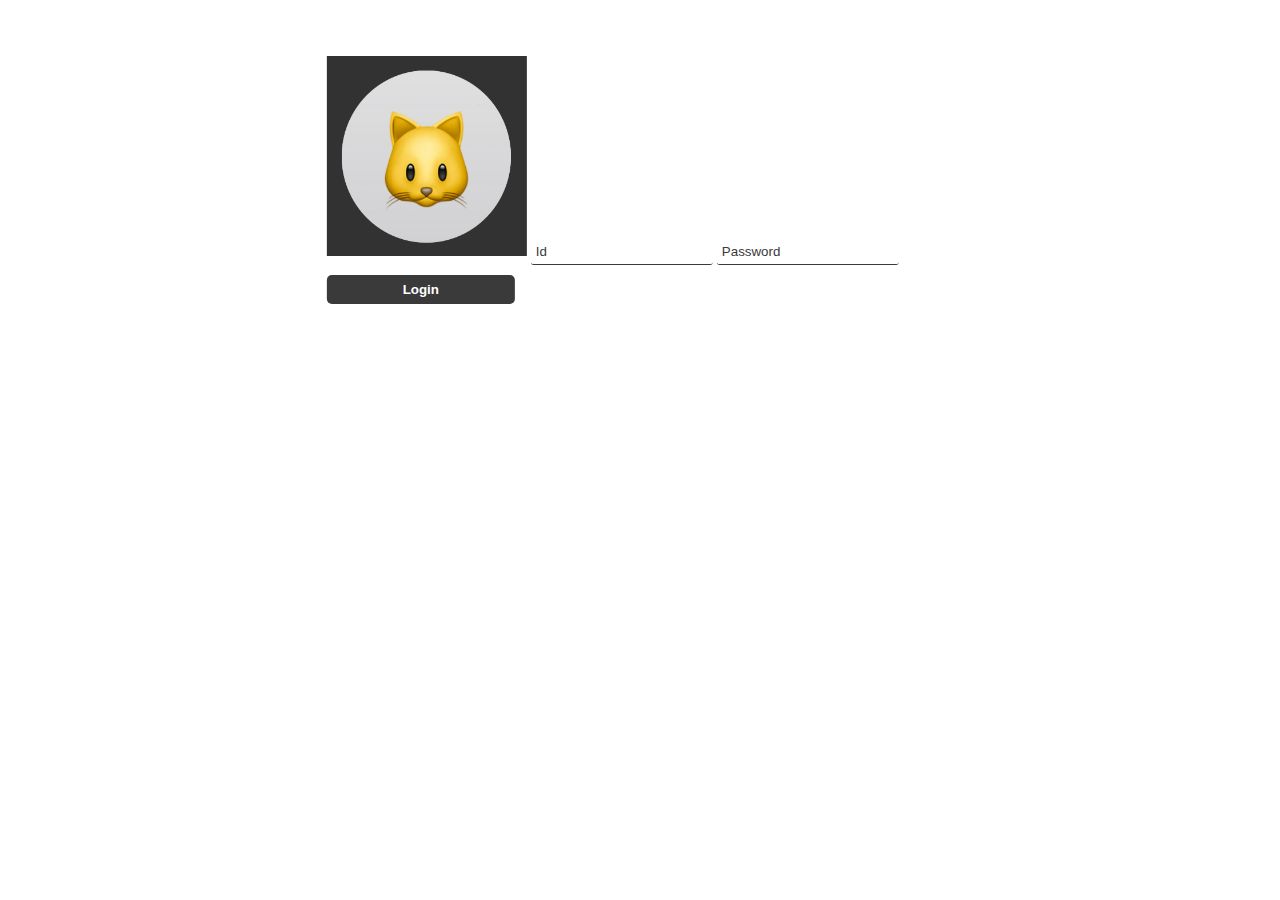
==== index.html @ fc5e68fd "Challenge 13(re)" ====
<!DOCTYPE html>
<html lang="en">
<head>
    <meta charset="UTF-8">
    <meta name="viewport" content="width=device-width, initial-scale=1.0">
    <link rel="stylesheet" href="style.css">
    <title>momentum</title>
</head>
<body>
    <form id = "login-form">
        <img src = "profileImage.png" width = "200px" height = "200px">
        <input type="text" name="username" id="username-field" class="login-form-field" placeholder="Id">
        <input type="password" name="password" id="password-field" class="login-form-field" placeholder="Password">
        <input type="submit" value="Login" id="login-form-submit">
    </form>
    <h2 id = "clock" class = "hidden">00:00:00</h2>
    <form id = "todo-form" class = "hidden" >
        <input type = "text" placeholder= "Write a To Do and Press Enter" required />
        
    </form>
    <ul id = "todo-list" class = "hidden"></ul>
    
    <script src = "greetings.js"></script>
    <script src = "clock.js"></script>
    <script src = "background.js"></script>
    <script src = "todo.js"></script>
</body>
</html>
---- style.css ----
.hidden {
    display: none;
}

#login-form {
   position : absolute;
   left: 50%;
   top : 20%;
   transform : translate(-50%, -50%);   
}
      
.login-form-field::placeholder {
    color: #3a3a3a;
}
      
.login-form-field {
    border: none;
    border-bottom: 1px solid #3a3a3a;
    margin-bottom: 10px;
    border-radius: 3px;
    outline: none;
    padding: 0px 0px 5px 5px;
}
      
#login-form-submit {
    width: 30%;
    padding: 7px;
    border: none;
    border-radius: 5px;
    color: white;
    font-weight: bold;
    background-color: #3a3a3a;
    cursor: pointer;
    outline: none;
}

#background {
    position:absolute;
    width:100%;
    height:100%;
    left: 0px;
    top: 0px;
    right:0px;
    bottom:0px;
    z-index: -1;
    opacity:80%;
}

ul {
    list-style: none;
    
}
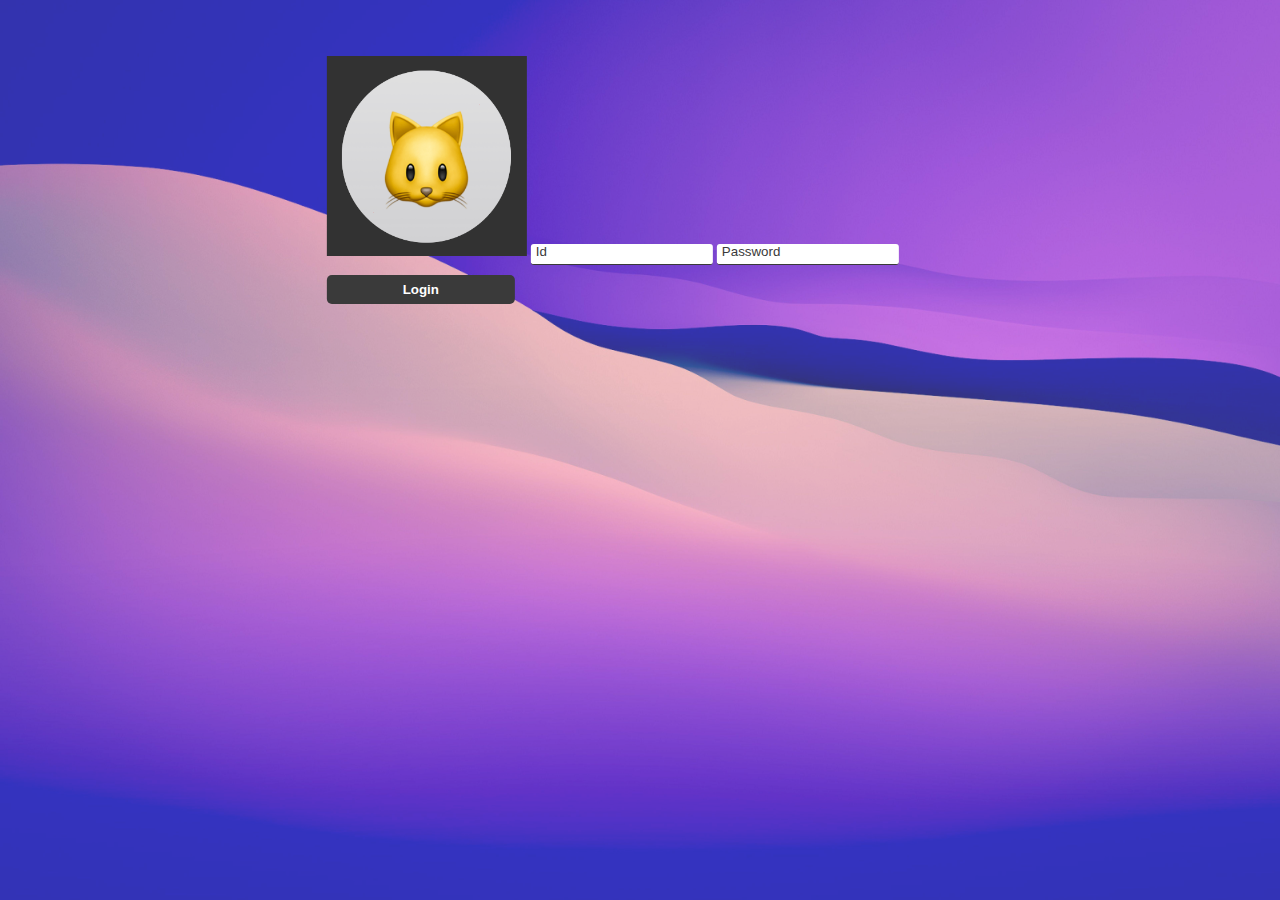
==== commit cfc65266: "Challenge 14" ====
--- a/index.html
+++ b/index.html
@@ -19,10 +19,15 @@
         
     </form>
     <ul id = "todo-list" class = "hidden"></ul>
-    
+    <div id = "weather">
+        <span></span>
+        <span></span>
+    </div>
     <script src = "greetings.js"></script>
     <script src = "clock.js"></script>
+    <script src = "quotes.js"></script>
     <script src = "background.js"></script>
     <script src = "todo.js"></script>
+    <script src = "weather.js"></script>
 </body>
 </html>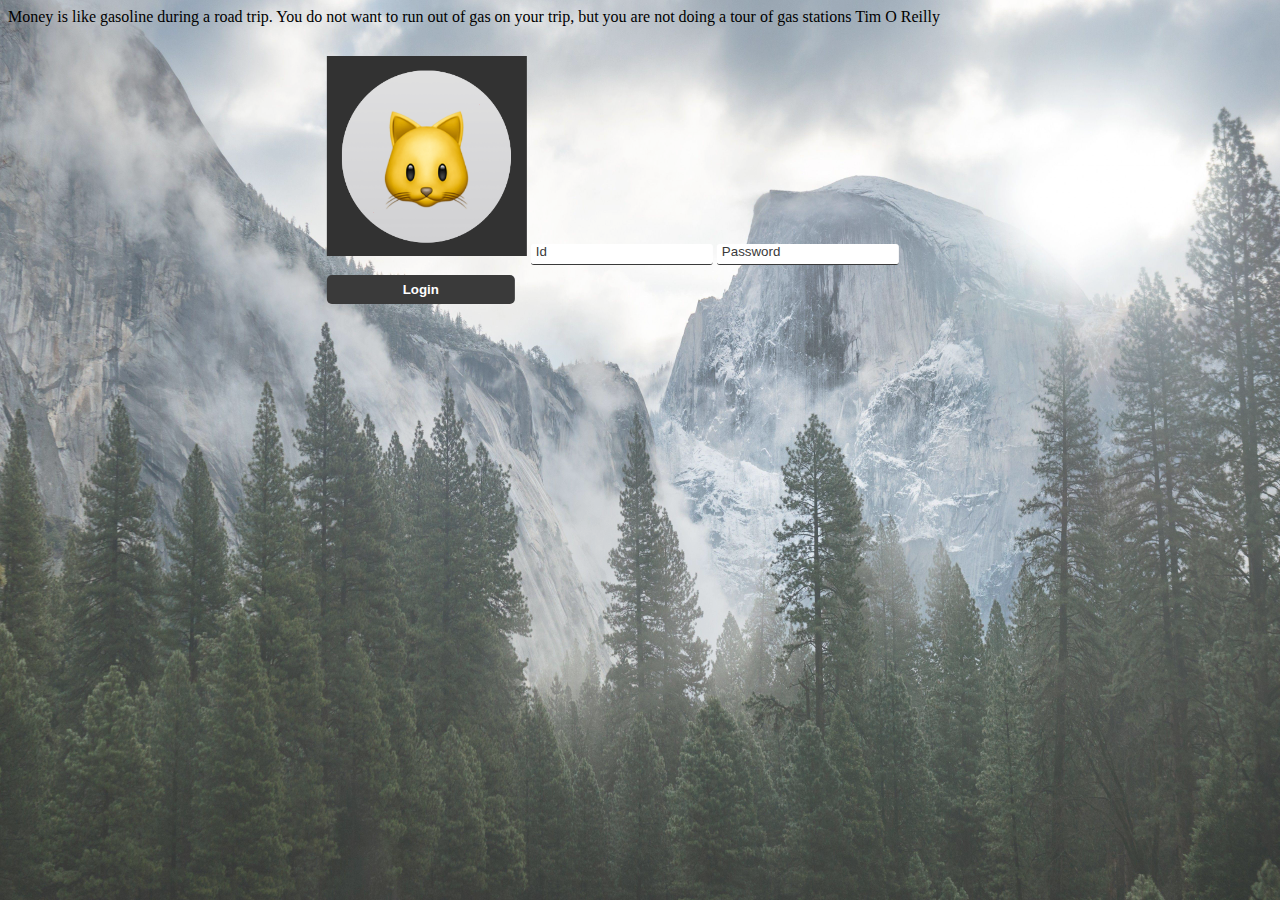
==== commit 92598d9e: "Challenge 14(html re)" ====
--- a/index.html
+++ b/index.html
@@ -23,6 +23,10 @@
         <span></span>
         <span></span>
     </div>
+    <div id = "quote">
+        <span></span>
+        <span></span>
+    </div>
     <script src = "greetings.js"></script>
     <script src = "clock.js"></script>
     <script src = "quotes.js"></script>
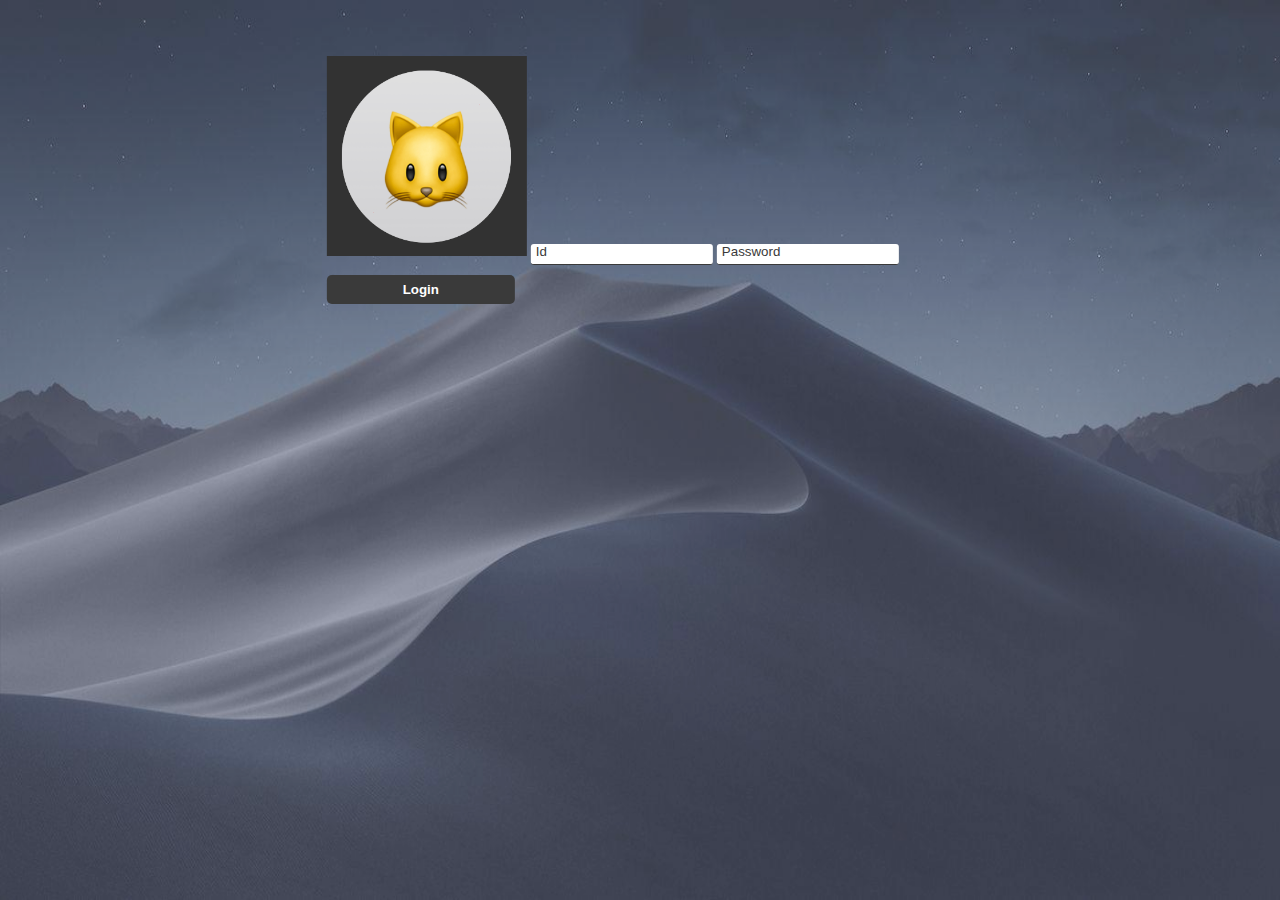
==== commit db5216b1: "Add files via upload" ====
--- a/index.html
+++ b/index.html
@@ -19,11 +19,11 @@
         
     </form>
     <ul id = "todo-list" class = "hidden"></ul>
-    <div id = "weather">
+    <div id = "weather" class = "hidden">
         <span></span>
         <span></span>
     </div>
-    <div id = "quote">
+    <div id = "quote" class = "hidden">
         <span></span>
         <span></span>
     </div>
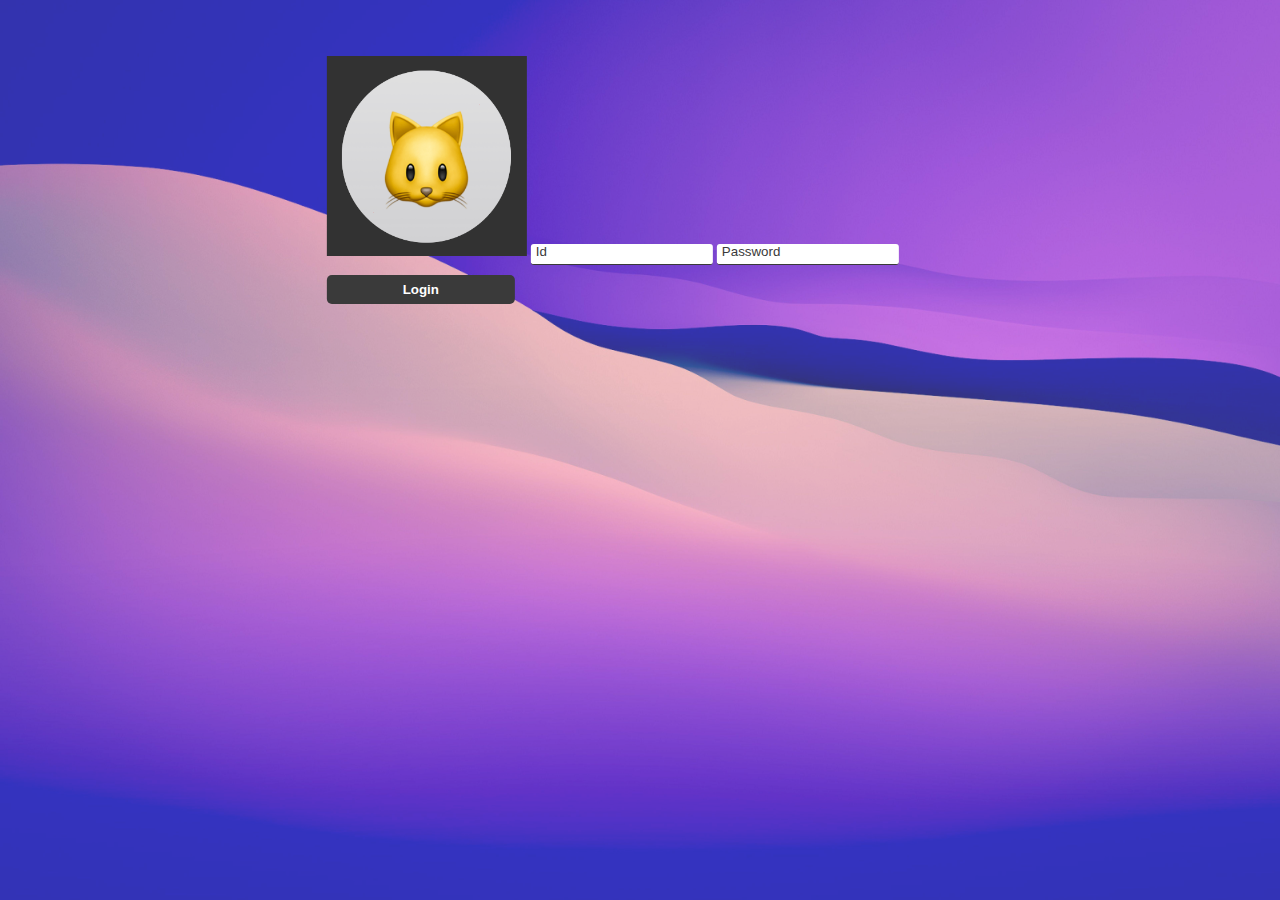
==== commit 97da8774: "Add files via upload" ====
--- a/index.html
+++ b/index.html
@@ -19,11 +19,11 @@
         
     </form>
     <ul id = "todo-list" class = "hidden"></ul>
-    <div id = "weather" class = "hidden">
+    <div id = "weathers" class = "hidden">
         <span></span>
         <span></span>
     </div>
-    <div id = "quote" class = "hidden">
+    <div id = "quotee" class = "hidden">
         <span></span>
         <span></span>
     </div>
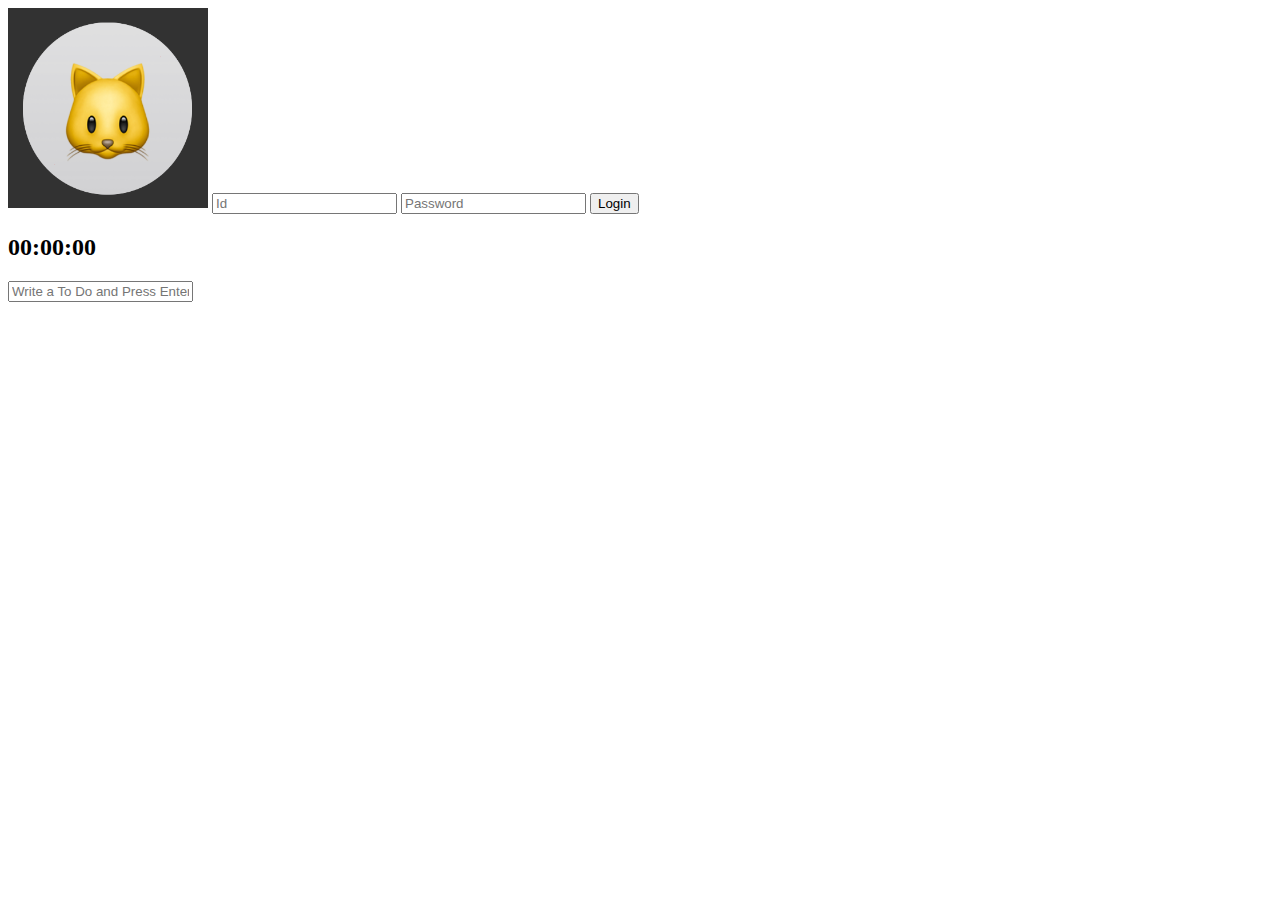
==== commit 621c6399: "Challenge 14(re)" ====
--- a/index.html
+++ b/index.html
@@ -3,7 +3,7 @@
 <head>
     <meta charset="UTF-8">
     <meta name="viewport" content="width=device-width, initial-scale=1.0">
-    <link rel="stylesheet" href="style.css">
+    <link rel="stylesheet" href="css/style.css">
     <title>momentum</title>
 </head>
 <body>
@@ -19,19 +19,19 @@
         
     </form>
     <ul id = "todo-list" class = "hidden"></ul>
-    <div id = "weathers" class = "hidden">
+    <div id = "weather" class = "hidden">
         <span></span>
         <span></span>
     </div>
-    <div id = "quotee" class = "hidden">
+    <div id = "quote">
         <span></span>
         <span></span>
     </div>
-    <script src = "greetings.js"></script>
-    <script src = "clock.js"></script>
-    <script src = "quotes.js"></script>
-    <script src = "background.js"></script>
-    <script src = "todo.js"></script>
-    <script src = "weather.js"></script>
+    <script src = "js/greetings.js"></script>
+    <script src = "js/clock.js"></script>
+    <script src = "js/quotes.js"></script>
+    <script src = "js/background.js"></script>
+    <script src = "js/todo.js"></script>
+    <script src = "js/weather.js"></script>
 </body>
 </html>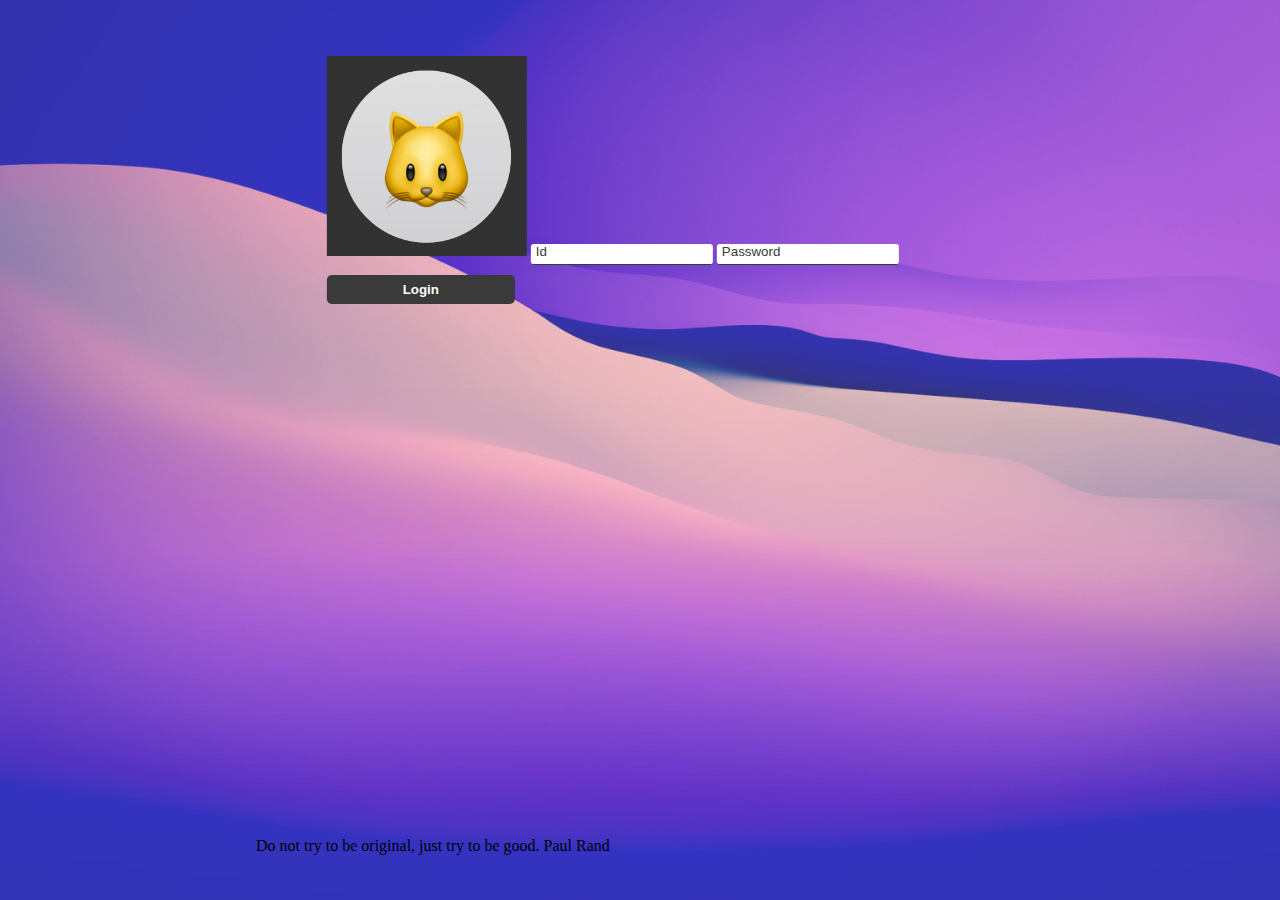
==== commit c06b82a3: "Add files via upload" ====
--- a/index.html
+++ b/index.html
@@ -3,7 +3,7 @@
 <head>
     <meta charset="UTF-8">
     <meta name="viewport" content="width=device-width, initial-scale=1.0">
-    <link rel="stylesheet" href="css/style.css">
+    <link rel="stylesheet" href="style.css">
     <title>momentum</title>
 </head>
 <body>
@@ -27,11 +27,11 @@
         <span></span>
         <span></span>
     </div>
-    <script src = "js/greetings.js"></script>
-    <script src = "js/clock.js"></script>
-    <script src = "js/quotes.js"></script>
-    <script src = "js/background.js"></script>
-    <script src = "js/todo.js"></script>
-    <script src = "js/weather.js"></script>
+    <script src = "greetings.js"></script>
+    <script src = "clock.js"></script>
+    <script src = "quotes.js"></script>
+    <script src = "background.js"></script>
+    <script src = "todo.js"></script>
+    <script src = "weather.js"></script>
 </body>
 </html>--- a/style.css
+++ b/style.css
@@ -0,0 +1,56 @@
+.hidden {
+    display: none;
+}
+
+#login-form {
+   position : absolute;
+   left: 50%;
+   top : 20%;
+   transform : translate(-50%, -50%);   
+}
+      
+.login-form-field::placeholder {
+    color: #3a3a3a;
+}
+      
+.login-form-field {
+    border: none;
+    border-bottom: 1px solid #3a3a3a;
+    margin-bottom: 10px;
+    border-radius: 3px;
+    outline: none;
+    padding: 0px 0px 5px 5px;
+}
+      
+#login-form-submit {
+    width: 30%;
+    padding: 7px;
+    border: none;
+    border-radius: 5px;
+    color: white;
+    font-weight: bold;
+    background-color: #3a3a3a;
+    cursor: pointer;
+    outline: none;
+}
+
+#background {
+    position:absolute;
+    width:100%;
+    height:100%;
+    left: 0px;
+    top: 0px;
+    right:0px;
+    bottom:0px;
+    z-index: -1;
+    opacity:80%;
+}
+
+ul {
+    list-style: none;
+}
+#quote {
+    position: absolute;
+    left: 20%;
+    top : 93%;
+}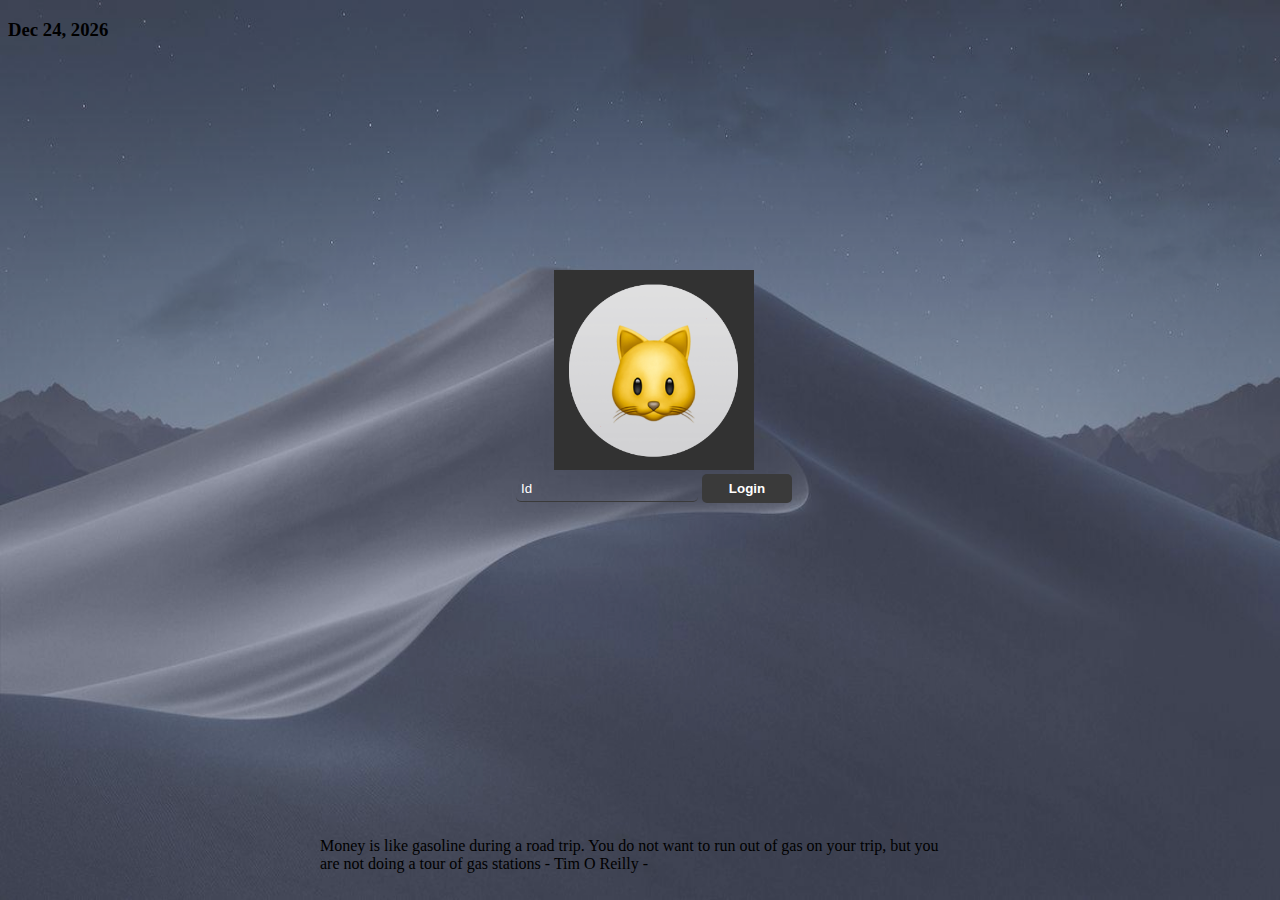
==== commit 89152be1: "Final Challenge" ====
--- a/index.html
+++ b/index.html
@@ -10,15 +10,17 @@
     <form id = "login-form">
         <img src = "profileImage.png" width = "200px" height = "200px">
         <input type="text" name="username" id="username-field" class="login-form-field" placeholder="Id">
-        <input type="password" name="password" id="password-field" class="login-form-field" placeholder="Password">
         <input type="submit" value="Login" id="login-form-submit">
     </form>
+    
+    <h1 id = "greeting" class = "hidden"></h1>
     <h2 id = "clock" class = "hidden">00:00:00</h2>
-    <form id = "todo-form" class = "hidden" >
-        <input type = "text" placeholder= "Write a To Do and Press Enter" required />
-        
+    <h3 id = "date"></h3>
+    <form id = "todo-form" class = "hidden">
+        <input id = "writetodo" class = "write-todo" type = "text" placeholder= "Write a To Do and Press Enter" required />
+        <ul id = "todo-list" class = "hidden"></ul>
     </form>
-    <ul id = "todo-list" class = "hidden"></ul>
+    
     <div id = "weather" class = "hidden">
         <span></span>
         <span></span>
@@ -33,5 +35,6 @@
     <script src = "background.js"></script>
     <script src = "todo.js"></script>
     <script src = "weather.js"></script>
+    <script src = "date.js"></script>
 </body>
 </html>--- a/style.css
+++ b/style.css
@@ -3,21 +3,32 @@
 }
 
 #login-form {
-   position : absolute;
-   left: 50%;
-   top : 20%;
-   transform : translate(-50%, -50%);   
+    border: none;
+    width: 300px;  
+    min-height: 100px;
+    vertical-align: middle;
+    padding-top: 20px;
+    padding-bottom: 20px;
+    border-radius: 5px;
+    position: absolute;
+    text-align: center;
+    margin-left: -200px;
+    margin-top: -200px;
+    left: 55%;
+    top: 50%;
+    
 }
       
 .login-form-field::placeholder {
-    color: #3a3a3a;
+    color: white;
 }
       
 .login-form-field {
     border: none;
     border-bottom: 1px solid #3a3a3a;
+    background-color: rgba(0,0,0,0);
     margin-bottom: 10px;
-    border-radius: 3px;
+    border-radius: 5px;
     outline: none;
     padding: 0px 0px 5px 5px;
 }
@@ -50,7 +61,42 @@
     list-style: none;
 }
 #quote {
-    position: absolute;
-    left: 20%;
-    top : 93%;
+    position : absolute;
+    left : 50%;
+    top : 95%;
+    transform: translate(-50%, -50%);
+}
+#greeting {
+    position : absolute;
+    left : 50%;
+    top : 40%;
+    transform: translate(-50%, -50%);
+    font-size: xx-large;
+    
+}
+#clock {
+    position : absolute;
+    left : 50%;
+    top : 45%;
+    transform: translate(-50%, -50%);
+    font-weight: lighter;
+}
+#todo-form{
+    position : absolute;
+    left : 50%;
+    top : 70%;
+    transform: translate(-50%, -50%);
+}
+#writetodo {
+    width: 300px;
+    height: 20px;
+    border: none;
+    border-bottom: 1px solid #3a3a3a;
+    background-color: rgba(0,0,0,0);
+}   
+.write-todo::placeholder{
+    color : white;
+}
+#date {
+    text-align: left;
 }